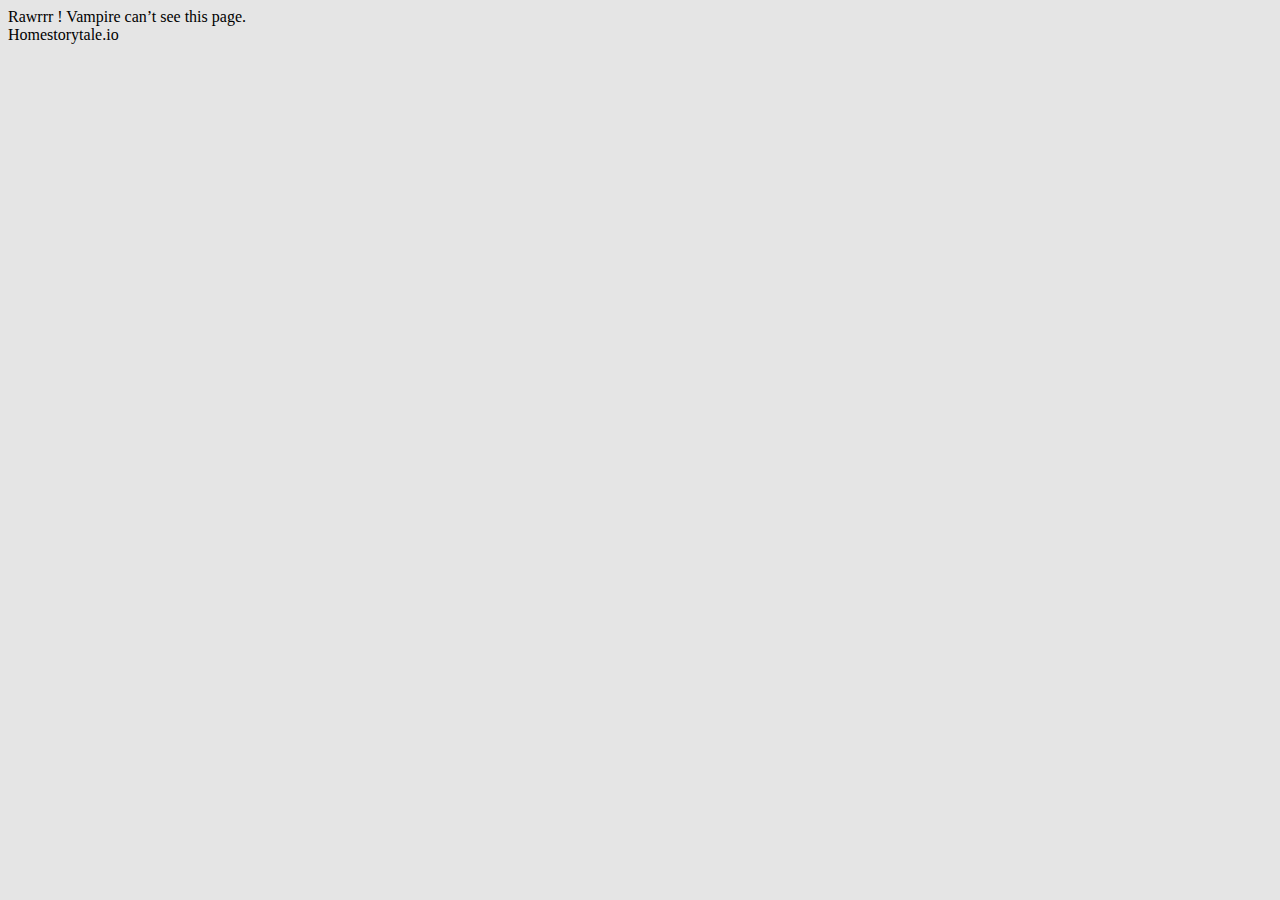
==== index.html @ 01418110 "Update index.html" ====
<!DOCTYPE html>
<html>
  <head>
    <link href="https://fonts.googleapis.com/css?family=Red+Rose&display=swap" rel="stylesheet">
    <link rel="stylesheet" href="https://raw.githubusercontent.com/w1th0ut/w1th0ut.github.io/master/styles.css">
    <style>
      body{
        background: #E5E5E5;
      }
    </style>
  </head>
  <body>
  <div id="e0_3">
    <span id="e2_63">Rawrrr ! Vampire can’t see this page.</span>
  <div id="e2_64"></div>
  <div id="e2_65"></div>
    <span id="e2_66">Home</span><span id="e2_67">storytale.io</span>
  </div>
  </body>
</html>
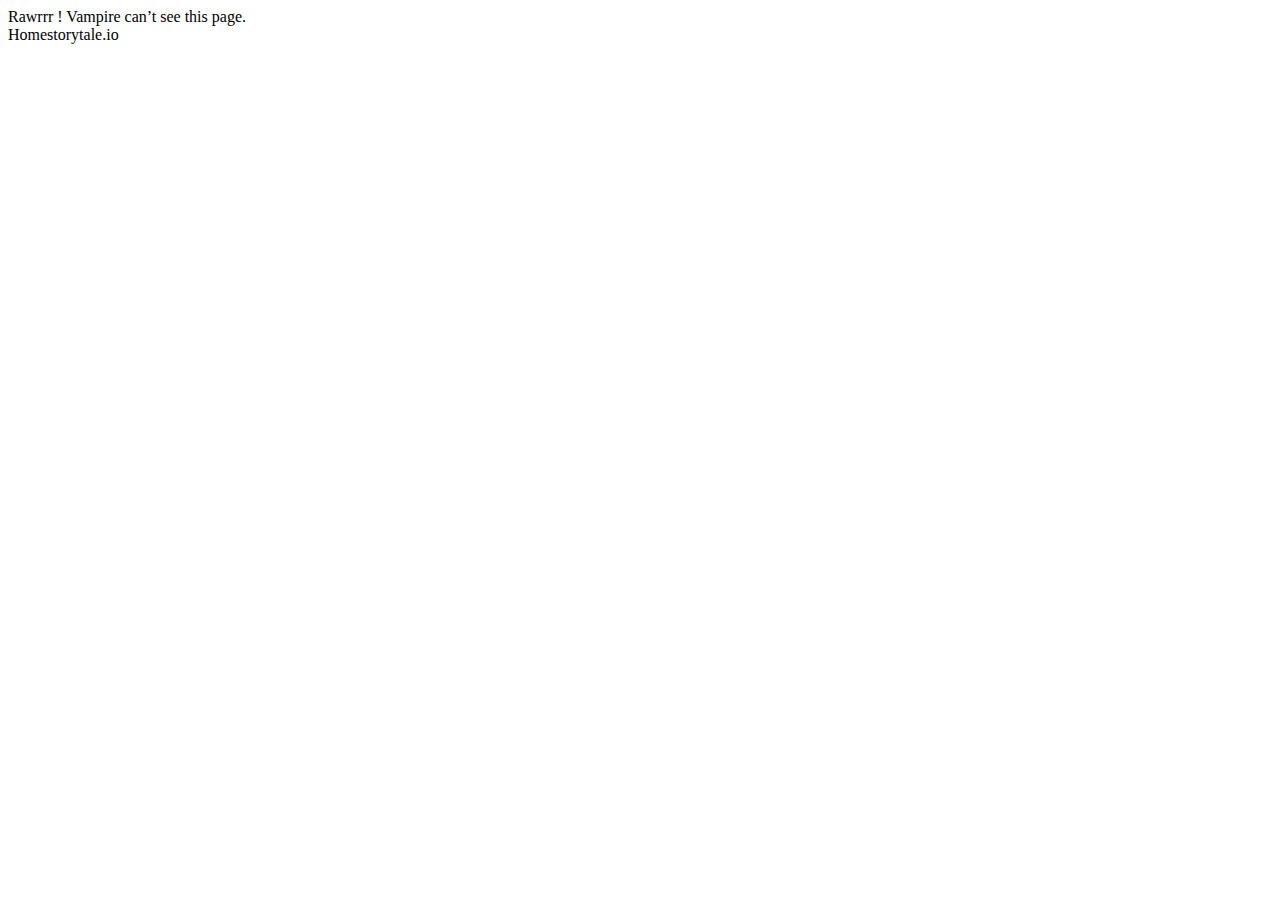
==== commit 9a4ecc90: "Update index.html" ====
--- a/index.html
+++ b/index.html
@@ -1,20 +1,15 @@
-<!DOCTYPE html>
+<!DOCTYPE HTML>
 <html>
   <head>
-    <link href="https://fonts.googleapis.com/css?family=Red+Rose&display=swap" rel="stylesheet">
+    <!--<link href="https://fonts.googleapis.com/css?family=Red+Rose&display=swap" rel="stylesheet">-->
     <link rel="stylesheet" href="https://raw.githubusercontent.com/w1th0ut/w1th0ut.github.io/master/styles.css">
-    <style>
-      body{
-        background: #E5E5E5;
-      }
-    </style>
   </head>
   <body>
-  <div id="e0_3">
-    <span id="e2_63">Rawrrr ! Vampire can’t see this page.</span>
-  <div id="e2_64"></div>
-  <div id="e2_65"></div>
-    <span id="e2_66">Home</span><span id="e2_67">storytale.io</span>
-  </div>
+    <div id="e0_3">
+      <span id="e2_63">Rawrrr ! Vampire can’t see this page.</span>
+    <div id="e2_64"></div>
+    <div id="e2_65"></div>
+      <span id="e2_66">Home</span><span id="e2_67">storytale.io</span>
+    </div>
   </body>
 </html>
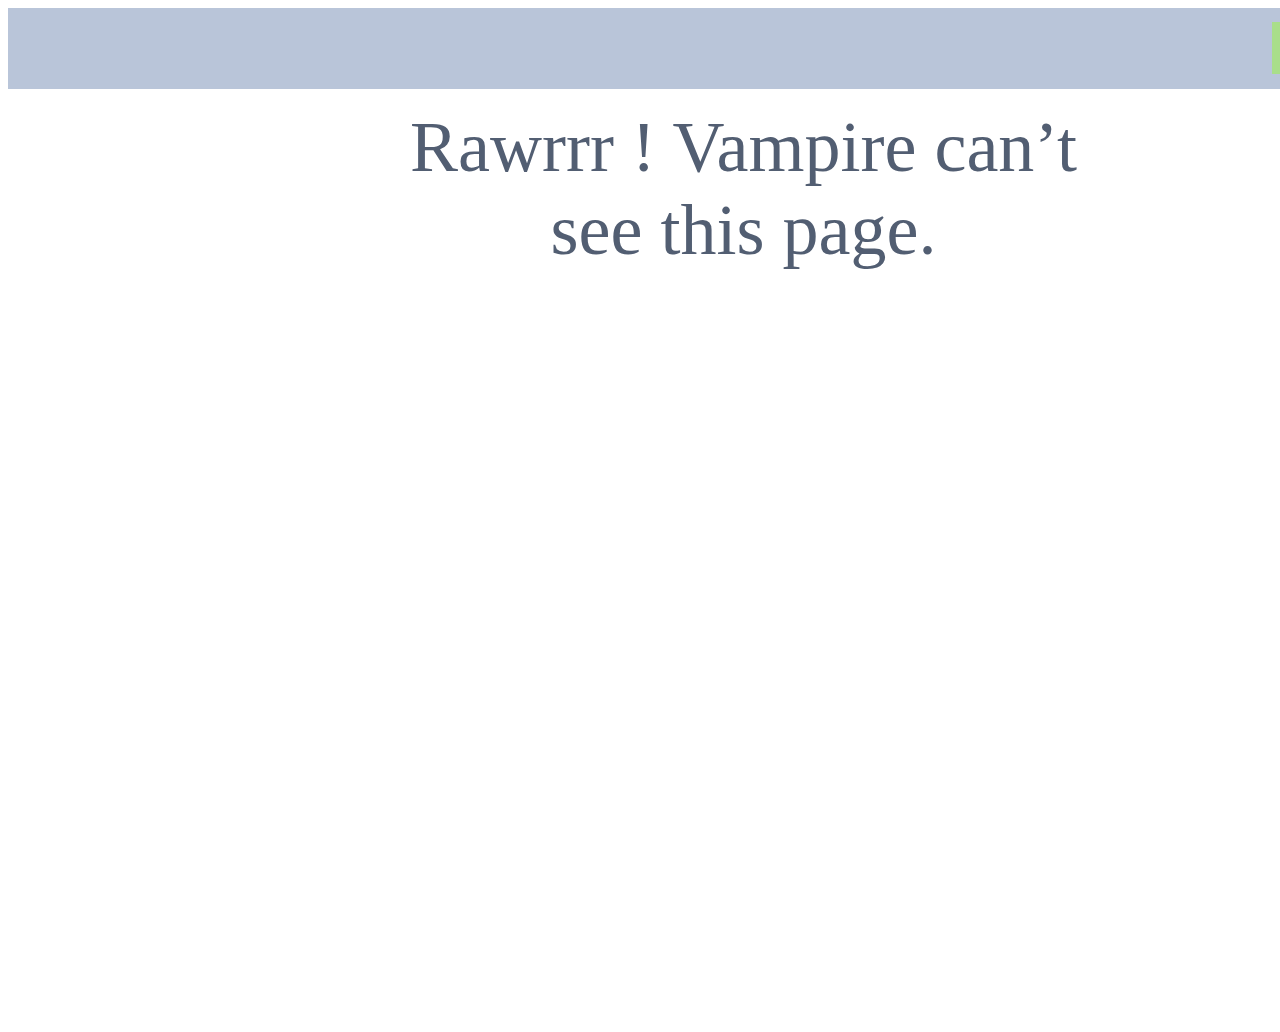
==== commit f92c0494: "Update index.html" ====
--- a/index.html
+++ b/index.html
@@ -2,7 +2,7 @@
 <html>
   <head>
     <!--<link href="https://fonts.googleapis.com/css?family=Red+Rose&display=swap" rel="stylesheet">-->
-    <link rel="stylesheet" href="https://raw.githubusercontent.com/w1th0ut/w1th0ut.github.io/master/styles.css">
+    <link rel="stylesheet" href="styles.css">
   </head>
   <body>
     <div id="e0_3">
--- a/styles.css
+++ b/styles.css
@@ -0,0 +1,68 @@
+#e0_3 { 
+	overflow:hidden;
+	background-color:rgba(255, 255, 255, 1);
+	opacity:1;
+	width:1440px;
+	height:1024px;
+	position:absolute;
+}
+#e2_63 { 
+	color:rgba(82, 94, 114, 1);
+	opacity:1;
+	width:691px;
+	height:205px;
+	position:absolute;
+	left:390px;
+	top:98px;
+	font-family:Red Rose;
+	text-align:center;
+	font-size:72px;
+	letter-spacing:0;
+	line-height:undefined;
+}
+#e2_64 { 
+	background-color:rgba(185, 197, 217, 1);
+	opacity:1;
+	width:1440px;
+	height:81px;
+	position:absolute;
+	left:0px;
+	top:0px;
+}
+#e2_65 { 
+	background-color:rgba(169, 222, 138, 1);
+	opacity:1;
+	width:137px;
+	height:52px;
+	position:absolute;
+	left:1264px;
+	top:14px;
+}
+#e2_66 { 
+	color:rgba(0, 0, 0, 1);
+	opacity:1;
+	width:96px;
+	height:35px;
+	position:absolute;
+	left:1285px;
+	top:23px;
+	font-family:Red Rose;
+	text-align:center;
+	font-size:26px;
+	letter-spacing:0;
+	line-height:undefined;
+}
+#e2_67 { 
+	color:rgba(0, 0, 0, 1);
+	opacity:1;
+	width:187px;
+	height:30px;
+	position:absolute;
+	left:1264px;
+	top:978px;
+	font-family:Red Rose;
+	text-align:center;
+	font-size:26px;
+	letter-spacing:0;
+	line-height:undefined;
+}
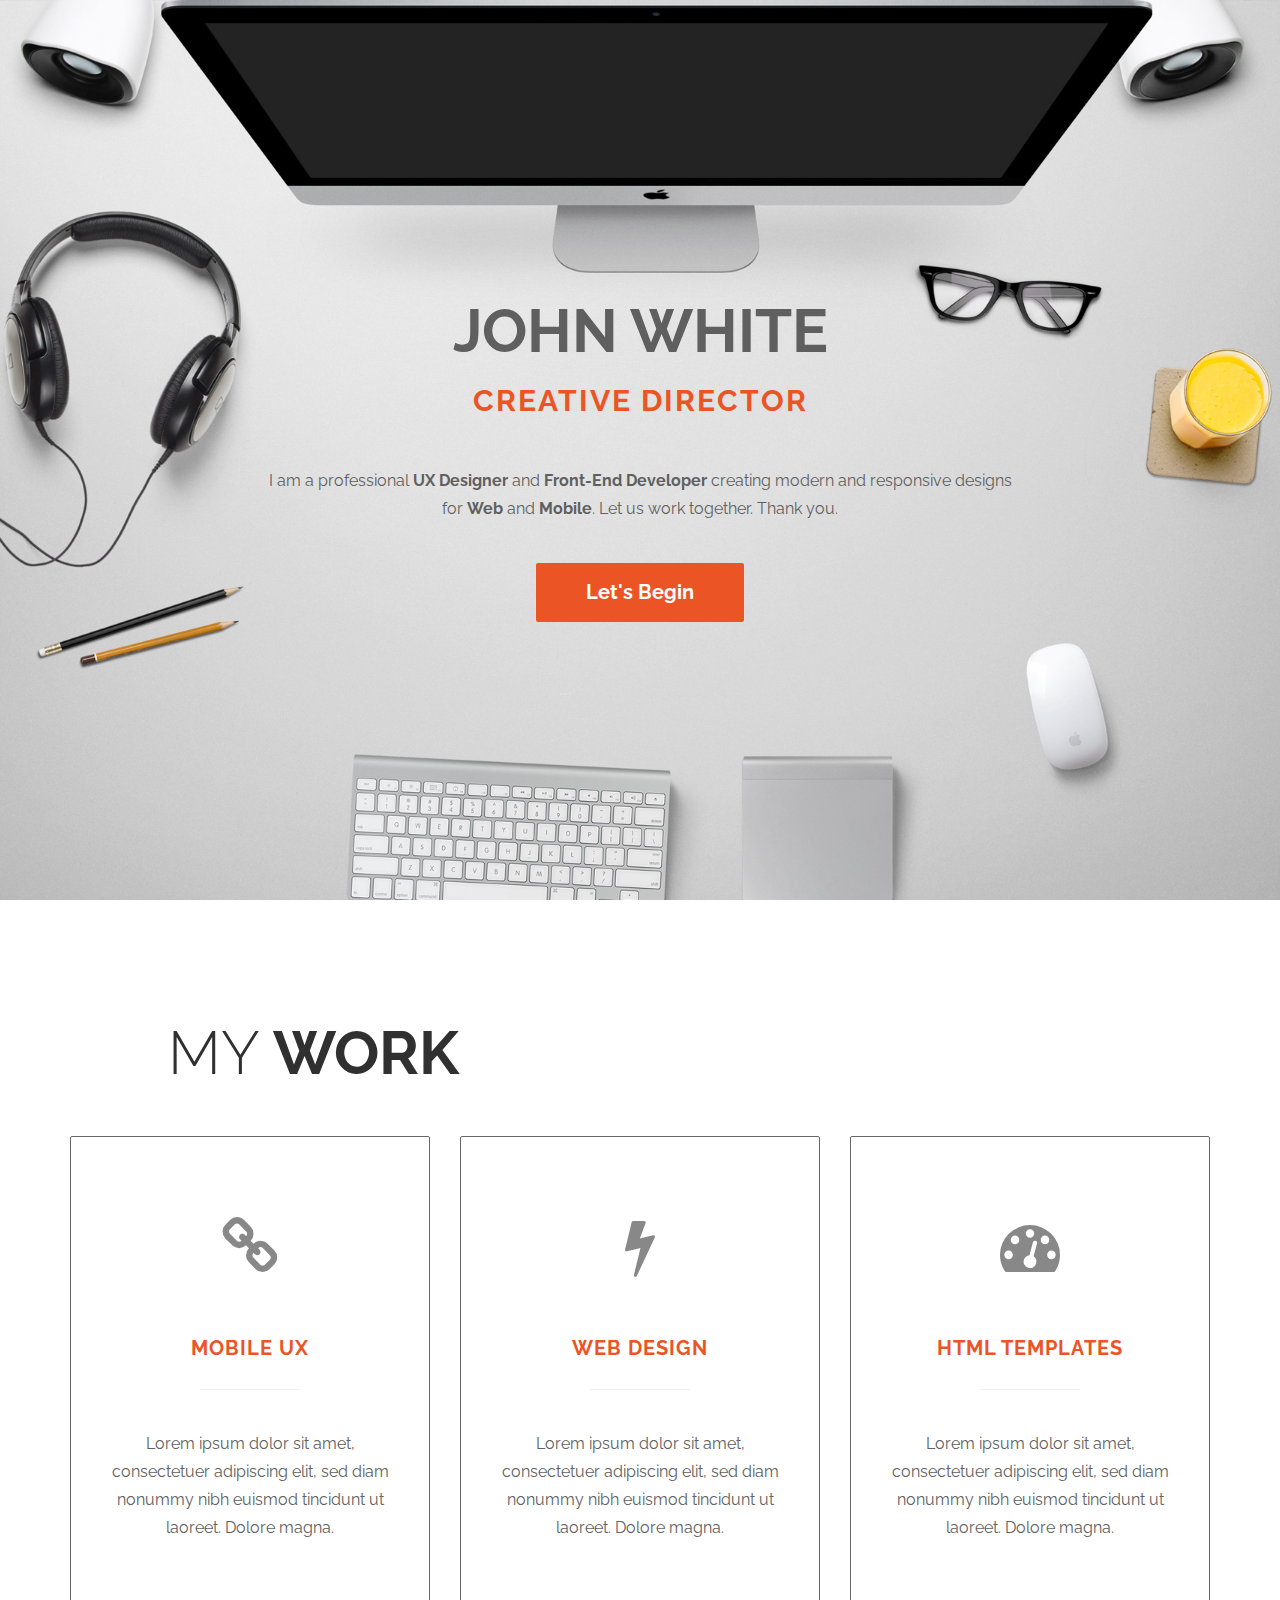
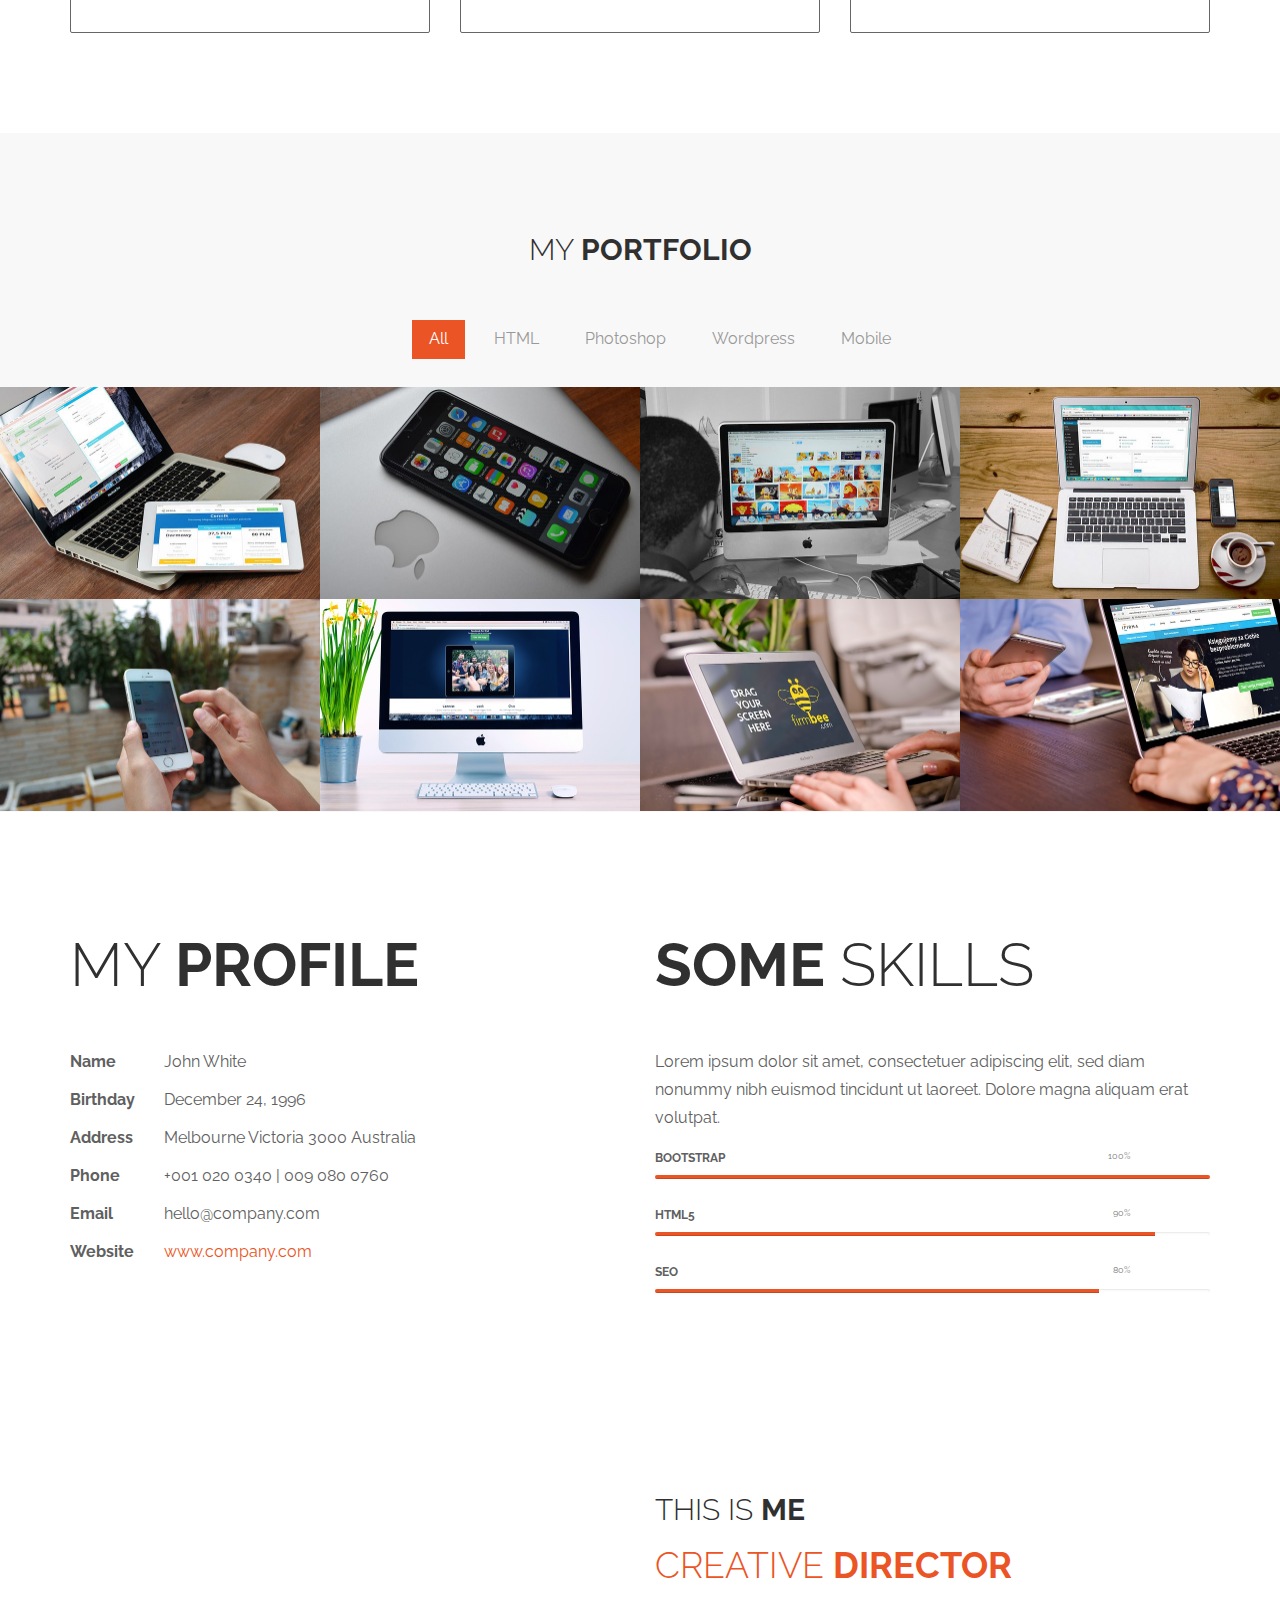
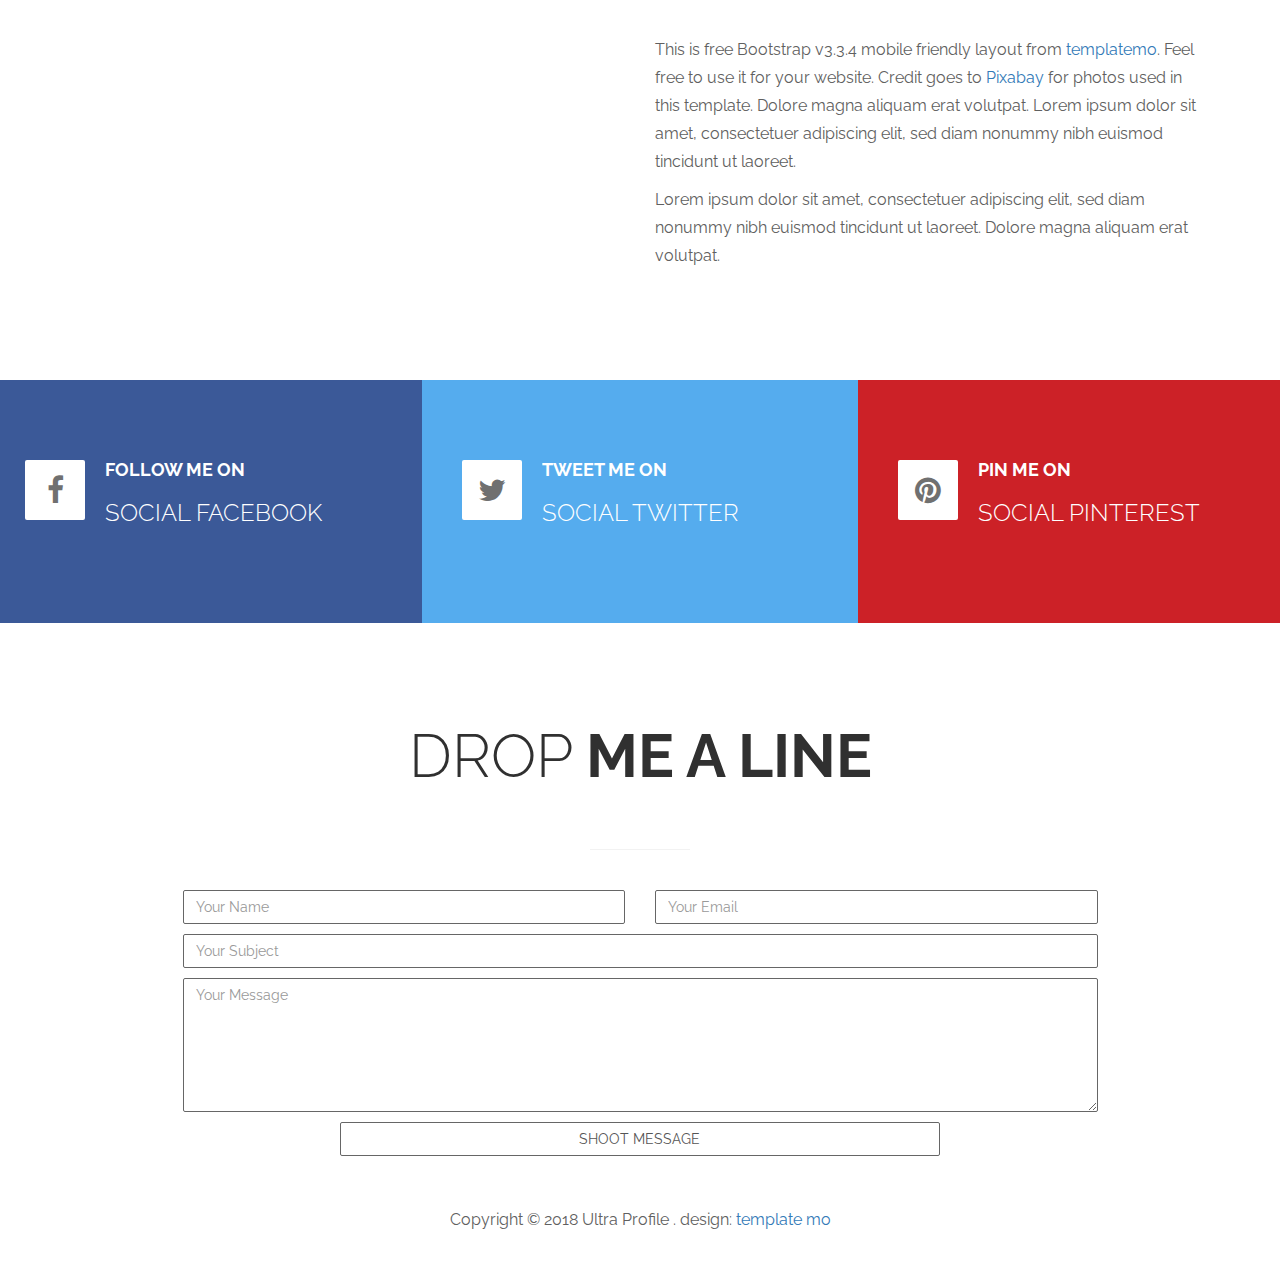
==== commit 5ebe0951: "Add files via upload" ====
--- a/index.html
+++ b/index.html
@@ -1,15 +1,349 @@
-<!DOCTYPE HTML>
-<html>
-  <head>
-    <!--<link href="https://fonts.googleapis.com/css?family=Red+Rose&display=swap" rel="stylesheet">-->
-    <link rel="stylesheet" href="styles.css">
-  </head>
-  <body>
-    <div id="e0_3">
-      <span id="e2_63">Rawrrr ! Vampire can’t see this page.</span>
-    <div id="e2_64"></div>
-    <div id="e2_65"></div>
-      <span id="e2_66">Home</span><span id="e2_67">storytale.io</span>
-    </div>
-  </body>
-</html>
+<!DOCTYPE html>
+<html lang="en">
+<head>
+	<meta charset="utf-8">
+	<meta http-equiv="X-UA-Compatible" content="IE=Edge">
+	<meta name="viewport" content="width=device-width, initial-scale=1">
+	<meta name="keywords" content="">
+	<meta name="description" content="">
+	<!-- SITE TITLE -->
+	<title>Ultra Profile HTML5 Template</title>
+
+	<!-- STYLESHEETS -->
+	<link rel="stylesheet" href="css/bootstrap.min.css">
+	<link rel="stylesheet" href="css/font-awesome.min.css">
+	<link rel="stylesheet" href="css/templatemo-style.css">
+	<link href='//fonts.googleapis.com/css?family=Raleway:400,300,600,700' rel='stylesheet' type='text/css'>
+<!-- 
+
+Ultra Profile
+
+https://templatemo.com/tm-464-ultra-profile
+
+-->
+</head>
+<body data-spy="scroll" data-target="#rock-navigation">
+	<!-- START NAVIGATION -->
+	<div class="navbar navbar-default bs-dos-nav navbar-fixed-top sticky-navigation" role="navigation">
+		<div class="container">
+
+			<div class="navbar-header">
+				<button class="navbar-toggle" data-toggle="collapse" data-target="#rock-navigation">
+					<span class="icon icon-bar"></span>
+					<span class="icon icon-bar"></span>
+					<span class="icon icon-bar"></span>
+				</button>
+				<a href="#" class="navbar-brand">Ultra Profile</a>
+			</div>
+			<nav class="collapse navbar-collapse" id="rock-navigation">
+				<ul class="nav navbar-nav navbar-right main-navigation text-uppercase">
+					<li><a href="#home" class="smoothScroll">Home</a></li>
+					<li><a href="#work" class="smoothScroll">My Work</a></li>
+					<li><a href="#portfolio" class="smoothScroll">Portfolio</a></li>
+					<li><a href="#resume" class="smoothScroll">Resume</a></li>
+					<li><a href="#about" class="smoothScroll">About</a></li>
+					<li><a href="#contact" class="smoothScroll">Contact</a></li>
+				</ul>
+			</nav>
+
+		</div>
+	</div>
+	<!-- END NAVIGATION -->
+
+	<!-- START HOME -->
+	<section id="home" class="templatemo-home">
+		<div class="container">
+			<div class="row">
+				<div class="col-md-2 col-sm-1"></div>
+				<div class="col-md-8 col-sm-10">
+					<h1 class="tm-home-title"><strong>John White</strong></h1>
+					<h2 class="tm-home-subtitle">Creative Director</h2>
+					<p>I am a professional <strong>UX Designer</strong> and <strong>Front-End Developer</strong> creating modern and responsive designs for <strong>Web</strong> and <strong>Mobile</strong>. Let us work together. Thank you.</p>
+					<a href="#work" class="btn btn-default smoothScroll tm-view-more-btn">Let's Begin</a>
+				</div>
+				<div class="col-md-2 col-sm-1"></div>
+			</div>
+		</div>
+	</section>
+	<!-- END HOME -->
+
+	<!-- START work -->
+	<section id="work" class="tm-padding-top-bottom-100">
+		<div class="container">
+			<div class="row">
+				<div class="col-md-offset-1 col-md-11">
+					<h2 class="title">My <strong>Work</strong></h2>						
+				</div>
+				<div class="col-md-4 col-sm-4">
+					<div class="work-wrapper">
+						<i class="fa fa-link"></i>
+						<h3 class="text-uppercase tm-work-h3">Mobile UX</h3>
+						<hr>
+						<p>Lorem ipsum dolor sit amet, consectetuer adipiscing elit, sed diam nonummy nibh euismod tincidunt ut laoreet. Dolore magna.</p>
+					</div>
+				</div>
+				<div class="col-md-4 col-sm-4">
+					<div class="work-wrapper">
+						<i class="fa fa-flash"></i>
+						<h3 class="text-uppercase tm-work-h3">Web Design</h3>
+						<hr>
+						<p>Lorem ipsum dolor sit amet, consectetuer adipiscing elit, sed diam nonummy nibh euismod tincidunt ut laoreet. Dolore magna.</p>
+					</div>
+				</div>
+				<div class="col-md-4 col-sm-4">
+					<div class="work-wrapper">
+						<i class="fa fa-dashboard"></i>
+						<h3 class="text-uppercase tm-work-h3">HTML Templates</h3>
+						<hr>
+						<p>Lorem ipsum dolor sit amet, consectetuer adipiscing elit, sed diam nonummy nibh euismod tincidunt ut laoreet. Dolore magna.</p>
+					</div>
+				</div>
+			</div>
+		</div>
+	</section>
+	<!-- END work -->
+
+	<!-- START PORTFOLIO -->
+	<section id="portfolio" class="tm-portfolio">
+		<div class="container">
+			<div class="row">
+				<div class="col-md-12 wow bounce">
+					<div class="title">
+						<h2 class="tm-portfolio-title">My <strong>Portfolio</strong></h2>
+					</div>
+
+					<!-- START ISO SECTION -->
+					<div class="iso-section">
+						<ul class="filter-wrapper clearfix">
+							<li><a href="#" class="opc-main-bg selected" data-filter="*">All</a></li>
+							<li><a href="#" class="opc-main-bg" data-filter=".html">HTML</a></li>
+							<li><a href="#" class="opc-main-bg" data-filter=".photoshop">Photoshop</a></li>
+							<li><a href="#" class="opc-main-bg" data-filter=".wordpress">Wordpress</a></li>
+							<li><a href="#" class="opc-main-bg" data-filter=".mobile">Mobile</a></li>
+						</ul>
+						<div class="iso-box-section">
+							<div class="iso-box-wrapper col4-iso-box">
+								<div class="iso-box html photoshop wordpress mobile col-md-3 col-sm-3 col-xs-12">
+									<div class="portfolio-thumb">
+										<img src="images/portfolio-img1.jpg" class="fluid-img" alt="portfolio img">
+										<div class="portfolio-overlay">
+											<h3 class="portfolio-item-title">UX Design</h3>
+											<p>Lorem ipsum dolor sit amet, consectetuer adipiscing elit, sed diam nonumm.</p>
+										</div>
+									</div>
+								</div>
+								<div class="iso-box html wordpress mobile col-md-3 col-sm-3 col-xs-12">
+									<div class="portfolio-thumb">
+										<img src="images/portfolio-img2.jpg" class="fluid-img" alt="portfolio img">
+										<div class="portfolio-overlay">
+											<h3 class="portfolio-item-title">UX Design</h3>
+											<p>Lorem ipsum dolor sit amet, consectetuer adipiscing elit, sed diam nonumm.</p>
+										</div>
+									</div>
+								</div>
+								<div class="iso-box wordpress col-md-3 col-sm-3 col-xs-12">
+									<div class="portfolio-thumb">
+										<img src="images/portfolio-img3.jpg" class="fluid-img" alt="portfolio img">
+										<div class="portfolio-overlay">
+											<h3 class="portfolio-item-title">UX Design</h3>
+											<p>Lorem ipsum dolor sit amet, consectetuer adipiscing elit, sed diam nonumm.</p>
+										</div>
+									</div>
+								</div>
+								<div class="iso-box html mobile col-md-3 col-sm-3 col-xs-12">
+									<div class="portfolio-thumb">
+										<img src="images/portfolio-img4.jpg" class="fluid-img" alt="portfolio img">
+										<div class="portfolio-overlay">
+											<h3 class="portfolio-item-title">UX Design</h3>
+											<p>Lorem ipsum dolor sit amet, consectetuer adipiscing elit, sed diam nonumm.</p>
+										</div>
+									</div>
+								</div>
+								<div class="iso-box wordpress col-md-3 col-sm-3 col-xs-12">
+									<div class="portfolio-thumb">
+										<img src="images/portfolio-img5.jpg" class="fluid-img" alt="portfolio img">
+										<div class="portfolio-overlay">
+											<h3 class="portfolio-item-title">UX Design</h3>
+											<p>Lorem ipsum dolor sit amet, consectetuer adipiscing elit, sed diam nonumm.</p>
+										</div>
+									</div>
+								</div>
+								<div class="iso-box html photoshop col-md-3 col-sm-3 col-xs-12">
+									<div class="portfolio-thumb">
+										<img src="images/portfolio-img6.jpg" class="fluid-img" alt="portfolio img">
+										<div class="portfolio-overlay">
+											<h3 class="portfolio-item-title">UX Design</h3>
+											<p>Lorem ipsum dolor sit amet, consectetuer adipiscing elit, sed diam nonumm.</p>
+										</div>
+									</div>
+								</div>
+								<div class="iso-box photoshop col-md-3 col-sm-3 col-xs-12">
+									<div class="portfolio-thumb">
+										<img src="images/portfolio-img7.jpg" class="fluid-img" alt="portfolio img">
+										<div class="portfolio-overlay">
+											<h3 class="portfolio-item-title">UX Design</h3>
+											<p>Lorem ipsum dolor sit amet, consectetuer adipiscing elit, sed diam nonumm.</p>
+										</div>
+									</div>
+								</div>
+								<div class="iso-box wordpress col-md-3 col-sm-3 col-xs-12">
+									<div class="portfolio-thumb">
+										<img src="images/portfolio-img8.jpg" class="fluid-img" alt="portfolio img">
+										<div class="portfolio-overlay">
+											<h3 class="portfolio-item-title">UX Design</h3>
+											<p>Lorem ipsum dolor sit amet, consectetuer adipiscing elit, sed diam nonumm.</p>
+										</div>
+									</div>
+								</div>
+							</div>
+						</div>
+					</div>
+				</div>
+			</div>
+		</div>
+	</section>
+	<!-- END PORTFOLIO -->
+
+	<!-- START RESUME -->
+	<section id="resume" class="tm-padding-top-bottom-100">
+		<div class="container">
+			<div class="row">
+				<div class="col-md-6 col-sm-6">					
+					<h2 class="title">My <strong>Profile</strong></h2>
+					<p><span class="tm-info-label">Name</span> John White</p>
+					<p><span class="tm-info-label">Birthday</span> December 24, 1996</p>
+					<p><span class="tm-info-label">Address</span> Melbourne Victoria 3000 Australia</p>
+					<p><span class="tm-info-label">Phone</span> +001 020 0340 | 009 080 0760</p>
+					<p><span class="tm-info-label">Email</span> hello@company.com</p>
+					<p><span class="tm-info-label">Website</span> <a href="#" class="tm-red-text">www.company.com</a></p>
+				</div>
+				<div class="col-md-6 col-sm-6">
+					<h2 class="title"><strong>Some</strong> Skills</h2>
+					<p>Lorem ipsum dolor sit amet, consectetuer adipiscing elit, sed diam nonummy nibh euismod tincidunt ut laoreet. Dolore magna aliquam erat volutpat.</p>
+					<h4 class="tm-progress-label">Bootstrap <small class="progress-percent-small">100%</small></h4>
+					<div class="progress tm-progress">
+						<div class="progress-bar progress-bar-danger" role="progressbar" aria-valuenow="100" aria-valuemin="0" aria-valuemax="100" style="width: 100%;"></div>
+					</div>
+					<h4 class="tm-progress-label">HTML5 <small class="progress-percent-small">90%</small></h4>
+					<div class="progress tm-progress">
+						<div class="progress-bar progress-bar-danger" role="progressbar" aria-valuenow="90" aria-valuemin="0" aria-valuemax="100" style="width: 90%;"></div>
+					</div>
+					<h4 class="tm-progress-label">SEO <small class="progress-percent-small">80%</small></h4>
+					<div class="progress tm-progress">
+						<div class="progress-bar progress-bar-danger" role="progressbar" aria-valuenow="80" aria-valuemin="0" aria-valuemax="100" style="width: 80%;"></div>
+					</div>
+				</div>
+			</div>
+		</div>
+	</section>
+	<!-- END RESUME -->
+
+	<!-- START ABOUT -->
+	<section id="about" class="tm-about">
+		<div class="container">
+			<div class="row">
+				<div class="col-md-offset-6 col-md-6 col-sm-offset-6 col-sm-7">
+					<div class="title">
+						<h2>This is <strong>me</strong></h2>
+						<h1 class="tm-red-text">Creative <strong>Director</strong></h1>
+					</div>
+					<p>This is free Bootstrap v3.3.4 mobile friendly layout from <a rel="nofollow" href="https://templatemo.com">templatemo</a>. Feel free to use it for your website. Credit goes to <a rel="nofollow" href="https://pixabay.com">Pixabay</a> for photos used in this template. Dolore magna aliquam erat volutpat. Lorem ipsum dolor sit amet, consectetuer adipiscing elit, sed diam nonummy nibh euismod tincidunt ut laoreet.</p>
+					<p>Lorem ipsum dolor sit amet, consectetuer adipiscing elit, sed diam nonummy nibh euismod tincidunt ut laoreet. Dolore magna aliquam erat volutpat.</p>
+				</div>
+			</div>
+		</div>
+	</section>
+	<!-- END ABOUT -->
+
+	<!-- START SOCIAL -->
+	<section id="social" class="tm-social">
+		<div class="container">
+			<div class="row">
+				<div class="col-md-4 col-sm-4 wow rotateInUpLeft" data-wow-delay="0.3s">
+					<div class="media facebook">
+						<a href="#">
+							<div class="media-object pull-left">
+								<i class="fa fa-facebook"></i>
+							</div>
+							<div class="media-body">
+								<h4 class="media-heading tm-social-title">Follow me on</h4>
+								<h3>Social Facebook</h3>
+							</div>
+						</a>
+					</div>
+				</div>
+				<div class="col-md-4 col-sm-4 wow rotateInUpLeft" data-wow-delay="0.6s">
+					<div class="media twitter">
+						<a href="#">
+							<div class="media-object pull-left">
+								<i class="fa fa-twitter"></i>
+							</div>
+							<div class="media-body">
+								<h4 class="media-heading tm-social-title">Tweet me on</h4>
+								<h3>Social Twitter</h3>
+							</div>
+						</a>
+					</div>
+				</div>
+				<div class="col-md-4 col-sm-4 wow rotateInUpLeft" data-wow-delay="0.9s">
+					<div class="media pinterest">
+						<a href="#">
+							<div class="media-object pull-left">
+								<i class="fa fa-pinterest"></i>
+							</div>
+							<div class="media-body">
+								<h4 class="media-heading tm-social-title">Pin me on</h4>
+								<h3>Social Pinterest</h3>
+							</div>
+						</a>
+					</div>
+				</div>
+			</div>
+		</div>
+	</section>
+	<!-- END SOCIAL -->
+
+	<!-- START CONTACT -->
+	<section id="contact" class="tm-contact">
+		<div class="container">
+			<div class="row">
+				<div class="col-md-12">					
+					<h2 class="title">Drop <strong>me a line</strong></h2>
+					<hr>					
+				</div>
+				<div class="col-md-1 col-sm-1"></div>
+				<div class="col-md-10 col-sm-10">
+					<form action="#" method="post">
+						<div class="col-md-6 col-sm-6">
+							<input class="form-control" type="text" placeholder="Your Name">
+						</div>
+						<div class="col-md-6 col-sm-6">
+							<input class="form-control" type="email" placeholder="Your Email">
+						</div>
+						<div class="col-md-12 col-sm-12">
+							<input class="form-control" type="text" placeholder="Your Subject">
+							<textarea class="form-control" placeholder="Your Message" rows="6"></textarea>
+						</div>
+						<div class="col-md-offset-2 col-md-8 col-sm-offset-2 col-sm-8">
+							<input class="form-control" type="submit" value="SHOOT MESSAGE">
+						</div>
+					</form>
+				</div>
+				<div class="col-md-1 col-sm-1"></div>
+				<div class="col-md-12 col-sm-12">
+					<p>Copyright &copy; 2018 Ultra Profile
+                    . design: <a rel="nofollow noopener" href="https://templatemo.com">template mo</a></p>
+				</div>
+			</div>
+		</div>
+	</section>
+	<!-- END CONTACT -->
+	<script src="js/jquery.js"></script>
+	<script src="js/bootstrap.min.js"></script>
+	<script src="js/smoothscroll.js"></script>
+	<script src="js/jquery.nav.js"></script>
+	<script src="js/isotope.js"></script>
+	<script src="js/imagesloaded.min.js"></script>
+	<script src="js/custom.js"></script>
+</body>
+</html>--- a/css/templatemo-style.css
+++ b/css/templatemo-style.css
@@ -0,0 +1,429 @@
+/*
+
+Ultra Profile
+
+https://templatemo.com/tm-464-ultra-profile
+
+*/
+
+body {
+  background: #ffffff;
+  font-family: 'Raleway', sans-serif;
+  font-size: 16px;
+  color: #606060;
+  position: relative;
+}
+html, body {
+  width: 100%;
+  overflow-x: hidden;
+}
+h1,h2,h3 { font-weight: 300; }
+p { line-height: 28px; }
+hr {
+  border-color: #f2f2f2;
+  width: 100px;
+  margin-bottom: 40px;
+}
+.title {
+  color: #303030;
+  font-size: 60px;
+  padding-bottom: 40px;
+  text-transform: uppercase;
+}
+
+/* START NAVIGATION */
+.sticky-navigation { opacity: 0; }
+.navbar-default {
+  background: #fff;
+  border: none;
+  -webkit-box-shadow: 0 2px 8px 0 rgba(50, 50, 50, 0.08);
+          box-shadow: 0 2px 8px 0 rgba(50, 50, 50, 0.08);
+  margin: 0;
+  padding: 0;
+}
+.navbar-default .navbar-brand {
+  color: #212227;
+  font-weight: bold;
+  font-size: 30px;
+  line-height: 45px;
+  padding: 10px 0 0 12px;
+}
+.navbar-default .navbar-nav li a {
+  color: #202020;
+  font-size: 13px;
+  font-weight: bold;
+  line-height: 45px;
+  letter-spacing: 1px;
+}
+.navbar-default .navbar-nav li a:hover { color: #eb5424; }
+.navbar-default .navbar-nav > li > a:hover,
+.navbar-default .navbar-nav > li > a:focus {
+  color: #eb5424;
+  background-color: transparent;
+}
+.navbar-default .navbar-nav > .active > a,
+.navbar-default .navbar-nav > .active > a:hover,
+.navbar-default .navbar-nav > .active > a:focus {
+  color: #eb5424;
+  background-color: transparent;
+}
+.navbar-default .navbar-toggle {
+  border: none;
+  padding-top: 10px;
+}
+.navbar-default .navbar-toggle .icon-bar {
+  background: #eb5424;
+  border-color: transparent;
+}
+.navbar-default .navbar-toggle:hover,
+.navbar-default .navbar-toggle:focus { background-color: transparent }
+/* END NAVIGATION */
+
+/* START HOME */
+.templatemo-home {
+  background: url('../images/home-bg.jpg');
+  background-size: cover;
+  background-attachment: fixed;
+  background-position: center center;
+  color: #5f5f5f;
+  display: -webkit-box;
+  display: -webkit-flex;
+  display: -ms-flexbox;
+  display: flex;
+  -webkit-box-align: center;
+  -webkit-align-items: center;
+      -ms-flex-align: center;
+          align-items: center;
+  text-align: center;  
+  height: 100vh;
+}
+.tm-home-title,
+ .tm-home-subtitle {
+  text-transform: uppercase;
+ }
+.tm-home-title { font-size: 60px; }
+.tm-home-subtitle {
+  color: #eb5424;
+  font-weight: bold;
+  padding-bottom: 40px;
+  letter-spacing: 2px;
+}
+.tm-view-more-btn {
+  background: #eb5424;
+  color: #ffffff;
+  border: none;
+  border-radius: 2px;
+  font-size: 20px;
+  font-weight: 700;
+  margin-top: 30px;
+  padding: 15px 50px;
+  -webkit-transition: all 0.6s ease-in;
+          transition: all 0.6s ease-in;
+}
+.tm-view-more-btn:hover {
+  background: #ffffff;
+  color: #eb5424;
+}
+/* END HOME */
+
+/* START WORK */
+.tm-padding-top-bottom-100 {
+  padding-top: 100px;
+  padding-bottom: 100px;
+}
+.tm-work-h3 {
+  color: #eb5424;
+  font-size: 20px;
+  font-weight: bold;
+  letter-spacing: 1px;
+  padding-bottom: 10px;
+}
+.work-wrapper {
+  border: 1px solid #666;
+  border-radius: 2px;
+  text-align: center;
+  padding: 80px 40px 80px 40px;
+  -webkit-transition: all 0.6s ease-in;
+          transition: all 0.6s ease-in;
+}
+.work-wrapper:hover { border-color: #eb5424; }
+.work-wrapper .fa {
+  color: #888888;
+  font-size: 60px;
+  padding-bottom: 40px;
+}
+/* END WORK */
+
+/* START PORTFOLIO */
+.tm-portfolio {
+  background: #f8f8f8;
+  padding-top: 80px;
+}
+.tm-portfolio .container {
+  width: 100%;
+  padding: 0;
+  margin: 0;
+}
+.tm-portfolio .col-md-3,
+ .tm-portfolio .col-sm-3 {
+  padding: 0;
+  margin: 0;
+}
+.tm-portfolio-title {
+  text-align: center;
+  text-transform: uppercase;
+}
+.portfolio-item-title {
+  font-weight: bold;
+  margin-top: 10px;
+  text-transform: uppercase;
+}
+.portfolio-thumb {
+  overflow: hidden;
+  margin: 0;
+  position: relative;
+}
+.portfolio-overlay {
+  display: -webkit-box;
+  display: -webkit-flex;
+  display: -ms-flexbox;
+  display: flex;
+  -webkit-box-orient: vertical;
+  -webkit-box-direction: normal;
+  -webkit-flex-direction: column;
+      -ms-flex-direction: column;
+          flex-direction: column;
+  -webkit-box-pack: center;
+  -webkit-justify-content: center;
+      -ms-flex-pack: center;
+          justify-content: center;
+  background: #eb5424;
+  color: #ffffff;
+  top: 0;
+  right: 0;
+  left: 0;
+  bottom: 0;
+  width: 100%;
+  height: 100%;  
+  padding: 0 40px;
+  text-align: center;
+  position: absolute;
+  opacity: 0;
+  transition: all 0.4s ease-in-out;
+  -webkit-transition: all 0.4s ease-in-out;
+  -moz-transition: all 0.4s ease-in-out;
+  -ms-transition: all 0.4s ease-in-out;
+}
+.portfolio-thumb:hover .portfolio-overlay {
+  opacity: 0.8;  
+  -webkit-transform: scale(1.0);
+  -ms-transform: scale(1.0);
+  transform: scale(1.0);
+}
+.portfolio-overlay .fa {
+  border: 1px solid #666;
+  border-radius: 0;
+  color: #666;
+  width: 40px;
+  height: 40px;
+  line-height: 40px;
+  text-align: center;
+  text-decoration: none;
+  margin-right: 6px;
+  margin-bottom: 10px;
+}
+
+/* FILTER CSS */
+.filter-wrapper {
+  width: 100%;
+  margin: 0 0 24px 0;
+  overflow: hidden;
+  text-align: center;
+}
+.filter-wrapper li {
+  display: inline-block;
+  margin: 4px;
+}
+.filter-wrapper li a {
+  color: #999999;
+  padding: 8px 17px;
+  display: block;
+  text-decoration: none;
+  transition: all 0.4s ease-in-out;
+  -webkit-transition: all 0.4s ease-in-out;
+  -moz-transition: all 0.4s ease-in-out;
+  -ms-transition: all 0.4s ease-in-out;
+}
+.filter-wrapper li a:focus,
+ .filter-wrapper li a:hover,
+ .filter-wrapper li a.selected {
+  background: #eb5424;
+  border-color: transparent;
+  color: #ffffff;
+}
+
+/* ISOTOPE BOX CSS */
+.iso-box-section { width: 100%; }
+.iso-box-wrapper {
+  width: 100%;
+  padding: 0;
+  clear: both;
+  position: relative;
+}
+.iso-box {
+  position: relative;
+  min-height: 50px;
+  float: left;
+  overflow: hidden;
+  margin-bottom: 20px;
+}
+.iso-box > a {
+  display: block;
+  width: 100%;
+  height: 100%;
+  overflow: hidden;
+}
+.iso-box > a {
+  display: block;
+  width: 100%;
+  height: 100%;
+  overflow: hidden;
+}
+.fluid-img {
+  width: 100%;
+  display: block;
+  height: auto;
+}
+/* END PORTFOLIO */
+
+/* START RESUME */
+.tm-red-text { color: #eb5424; }
+.tm-info-label {
+  font-weight: bold;
+  display: inline-block;
+  width: 90px;
+}
+.tm-progress {
+  background: #fff;
+  border-radius: 2px;
+  height: 4px;
+}
+.progress-bar-danger { background: #eb5424; }
+.tm-progress-label {
+  font-size: 12px;
+  font-weight: bold;
+  padding-top: 10px;
+  text-transform: uppercase;
+}
+.progress-percent-small {
+  display: block;
+  float: right;
+  padding-right: 80px;
+}
+/* END RESUME */
+
+/* START ABOUT */
+.tm-about {
+  background: url('../images/about-bg.jpg');
+  background-size: cover;
+  background-attachment: fixed;
+  background-position: center center;
+  padding-top: 60px;
+  padding-bottom: 100px;
+}
+/* END ABOUT */
+
+/* START SOCIAL */
+.tm-social {
+  text-transform: uppercase;
+}
+.tm-social .container {
+  width: 100%;
+  padding: 0;
+  margin: 0;
+}
+.tm-social .col-md-4 {
+  padding: 0;
+  margin: 0;
+}
+.facebook:hover,
+.twitter:hover,
+.pinterest:hover {
+  background: #202020;
+}
+.facebook { background: #3b5998; }
+.twitter { background: #55acee; }
+.pinterest { background: #cc2127; }
+.media {
+  padding: 80px 40px 80px 40px;
+  -webkit-transition: all 0.6s ease-in;
+          transition: all 0.6s ease-in;
+}
+.tm-social a {
+  color: #ffffff;
+  display: inline-block;
+  text-decoration: none;
+}
+.tm-social .media .fa {
+  background: #ffffff;
+  border-radius: 2px;
+  color: #707070;
+  font-size: 30px;
+  width: 60px;
+  height: 60px;
+  line-height: 60px;
+  text-align: center;
+  margin-right: 20px;
+}
+.tm-social-title {
+  font-family: 'Raleway', sans-serif;
+  font-weight: bold;
+}
+/* END SOCIAL */
+
+/* START CONTACT */
+.tm-contact {
+  text-align: center;
+  padding-top: 80px;
+  padding-bottom: 40px;
+}
+.form-control {
+  background: transparent;
+  border: 1px solid #666;
+  border-radius: 2px;
+  -webkit-box-shadow: none;
+          box-shadow: none;
+  margin-bottom: 10px;
+  -webkit-transition: all 0.6s ease-in;
+          transition: all 0.6s ease-in;
+}
+.form-control:focus,
+ .form-control:hover {
+  background: #202020;
+  color: #ffffff;
+}
+input { height: 50px; }
+.tm-contact p { padding-top: 40px; }
+/* END CONTACT */
+
+@media screen and (max-device-width: 1024px){
+  .templatemo-home {
+    background-attachment: scroll;
+  }
+}
+
+/* START MEDIA 980 */
+@media screen and (max-width:980px){
+  .portfolio-overlay  { padding-top: 10px; }
+}
+/* END MEDIA 980 */
+
+@media screen and (max-width: 767px) {
+  .tm-home-title { font-size: 40px; }
+}
+
+/* START MEDIA 360 */
+@media screen and (max-width:360px){
+  .navbar-default .navbar-brand {  padding-top: 2px; }
+}
+/* END MEDIA 360 */
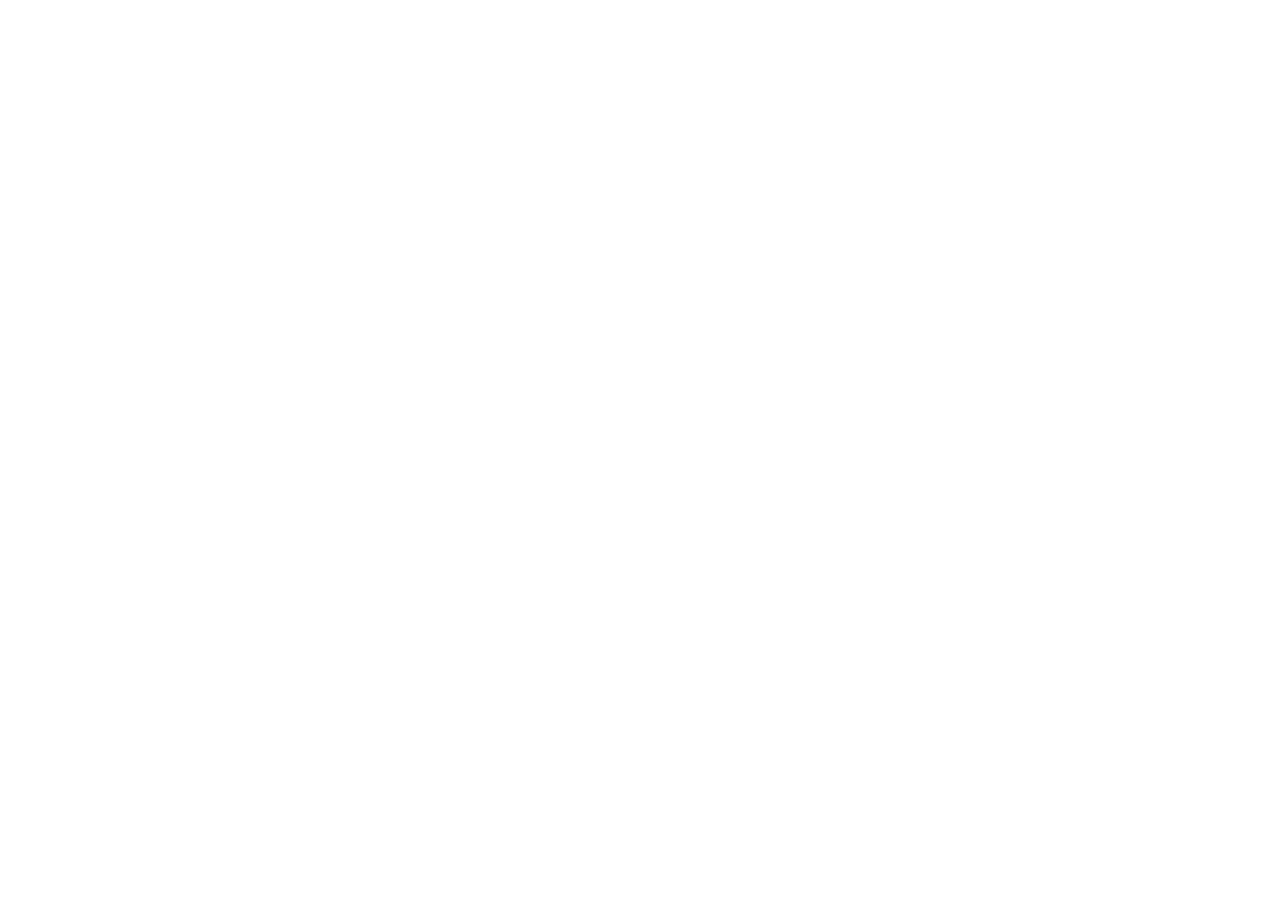
==== commit 554f566c: "Create index.html" ====
--- a/index.html
+++ b/index.html
@@ -1,349 +1,15 @@
-<!DOCTYPE html>
-<html lang="en">
-<head>
-	<meta charset="utf-8">
-	<meta http-equiv="X-UA-Compatible" content="IE=Edge">
-	<meta name="viewport" content="width=device-width, initial-scale=1">
-	<meta name="keywords" content="">
-	<meta name="description" content="">
-	<!-- SITE TITLE -->
-	<title>Ultra Profile HTML5 Template</title>
-
-	<!-- STYLESHEETS -->
-	<link rel="stylesheet" href="css/bootstrap.min.css">
-	<link rel="stylesheet" href="css/font-awesome.min.css">
-	<link rel="stylesheet" href="css/templatemo-style.css">
-	<link href='//fonts.googleapis.com/css?family=Raleway:400,300,600,700' rel='stylesheet' type='text/css'>
-<!-- 
-
-Ultra Profile
-
-https://templatemo.com/tm-464-ultra-profile
-
--->
-</head>
-<body data-spy="scroll" data-target="#rock-navigation">
-	<!-- START NAVIGATION -->
-	<div class="navbar navbar-default bs-dos-nav navbar-fixed-top sticky-navigation" role="navigation">
-		<div class="container">
-
-			<div class="navbar-header">
-				<button class="navbar-toggle" data-toggle="collapse" data-target="#rock-navigation">
-					<span class="icon icon-bar"></span>
-					<span class="icon icon-bar"></span>
-					<span class="icon icon-bar"></span>
-				</button>
-				<a href="#" class="navbar-brand">Ultra Profile</a>
-			</div>
-			<nav class="collapse navbar-collapse" id="rock-navigation">
-				<ul class="nav navbar-nav navbar-right main-navigation text-uppercase">
-					<li><a href="#home" class="smoothScroll">Home</a></li>
-					<li><a href="#work" class="smoothScroll">My Work</a></li>
-					<li><a href="#portfolio" class="smoothScroll">Portfolio</a></li>
-					<li><a href="#resume" class="smoothScroll">Resume</a></li>
-					<li><a href="#about" class="smoothScroll">About</a></li>
-					<li><a href="#contact" class="smoothScroll">Contact</a></li>
-				</ul>
-			</nav>
-
-		</div>
-	</div>
-	<!-- END NAVIGATION -->
-
-	<!-- START HOME -->
-	<section id="home" class="templatemo-home">
-		<div class="container">
-			<div class="row">
-				<div class="col-md-2 col-sm-1"></div>
-				<div class="col-md-8 col-sm-10">
-					<h1 class="tm-home-title"><strong>John White</strong></h1>
-					<h2 class="tm-home-subtitle">Creative Director</h2>
-					<p>I am a professional <strong>UX Designer</strong> and <strong>Front-End Developer</strong> creating modern and responsive designs for <strong>Web</strong> and <strong>Mobile</strong>. Let us work together. Thank you.</p>
-					<a href="#work" class="btn btn-default smoothScroll tm-view-more-btn">Let's Begin</a>
-				</div>
-				<div class="col-md-2 col-sm-1"></div>
-			</div>
-		</div>
-	</section>
-	<!-- END HOME -->
-
-	<!-- START work -->
-	<section id="work" class="tm-padding-top-bottom-100">
-		<div class="container">
-			<div class="row">
-				<div class="col-md-offset-1 col-md-11">
-					<h2 class="title">My <strong>Work</strong></h2>						
-				</div>
-				<div class="col-md-4 col-sm-4">
-					<div class="work-wrapper">
-						<i class="fa fa-link"></i>
-						<h3 class="text-uppercase tm-work-h3">Mobile UX</h3>
-						<hr>
-						<p>Lorem ipsum dolor sit amet, consectetuer adipiscing elit, sed diam nonummy nibh euismod tincidunt ut laoreet. Dolore magna.</p>
-					</div>
-				</div>
-				<div class="col-md-4 col-sm-4">
-					<div class="work-wrapper">
-						<i class="fa fa-flash"></i>
-						<h3 class="text-uppercase tm-work-h3">Web Design</h3>
-						<hr>
-						<p>Lorem ipsum dolor sit amet, consectetuer adipiscing elit, sed diam nonummy nibh euismod tincidunt ut laoreet. Dolore magna.</p>
-					</div>
-				</div>
-				<div class="col-md-4 col-sm-4">
-					<div class="work-wrapper">
-						<i class="fa fa-dashboard"></i>
-						<h3 class="text-uppercase tm-work-h3">HTML Templates</h3>
-						<hr>
-						<p>Lorem ipsum dolor sit amet, consectetuer adipiscing elit, sed diam nonummy nibh euismod tincidunt ut laoreet. Dolore magna.</p>
-					</div>
-				</div>
-			</div>
-		</div>
-	</section>
-	<!-- END work -->
-
-	<!-- START PORTFOLIO -->
-	<section id="portfolio" class="tm-portfolio">
-		<div class="container">
-			<div class="row">
-				<div class="col-md-12 wow bounce">
-					<div class="title">
-						<h2 class="tm-portfolio-title">My <strong>Portfolio</strong></h2>
-					</div>
-
-					<!-- START ISO SECTION -->
-					<div class="iso-section">
-						<ul class="filter-wrapper clearfix">
-							<li><a href="#" class="opc-main-bg selected" data-filter="*">All</a></li>
-							<li><a href="#" class="opc-main-bg" data-filter=".html">HTML</a></li>
-							<li><a href="#" class="opc-main-bg" data-filter=".photoshop">Photoshop</a></li>
-							<li><a href="#" class="opc-main-bg" data-filter=".wordpress">Wordpress</a></li>
-							<li><a href="#" class="opc-main-bg" data-filter=".mobile">Mobile</a></li>
-						</ul>
-						<div class="iso-box-section">
-							<div class="iso-box-wrapper col4-iso-box">
-								<div class="iso-box html photoshop wordpress mobile col-md-3 col-sm-3 col-xs-12">
-									<div class="portfolio-thumb">
-										<img src="images/portfolio-img1.jpg" class="fluid-img" alt="portfolio img">
-										<div class="portfolio-overlay">
-											<h3 class="portfolio-item-title">UX Design</h3>
-											<p>Lorem ipsum dolor sit amet, consectetuer adipiscing elit, sed diam nonumm.</p>
-										</div>
-									</div>
-								</div>
-								<div class="iso-box html wordpress mobile col-md-3 col-sm-3 col-xs-12">
-									<div class="portfolio-thumb">
-										<img src="images/portfolio-img2.jpg" class="fluid-img" alt="portfolio img">
-										<div class="portfolio-overlay">
-											<h3 class="portfolio-item-title">UX Design</h3>
-											<p>Lorem ipsum dolor sit amet, consectetuer adipiscing elit, sed diam nonumm.</p>
-										</div>
-									</div>
-								</div>
-								<div class="iso-box wordpress col-md-3 col-sm-3 col-xs-12">
-									<div class="portfolio-thumb">
-										<img src="images/portfolio-img3.jpg" class="fluid-img" alt="portfolio img">
-										<div class="portfolio-overlay">
-											<h3 class="portfolio-item-title">UX Design</h3>
-											<p>Lorem ipsum dolor sit amet, consectetuer adipiscing elit, sed diam nonumm.</p>
-										</div>
-									</div>
-								</div>
-								<div class="iso-box html mobile col-md-3 col-sm-3 col-xs-12">
-									<div class="portfolio-thumb">
-										<img src="images/portfolio-img4.jpg" class="fluid-img" alt="portfolio img">
-										<div class="portfolio-overlay">
-											<h3 class="portfolio-item-title">UX Design</h3>
-											<p>Lorem ipsum dolor sit amet, consectetuer adipiscing elit, sed diam nonumm.</p>
-										</div>
-									</div>
-								</div>
-								<div class="iso-box wordpress col-md-3 col-sm-3 col-xs-12">
-									<div class="portfolio-thumb">
-										<img src="images/portfolio-img5.jpg" class="fluid-img" alt="portfolio img">
-										<div class="portfolio-overlay">
-											<h3 class="portfolio-item-title">UX Design</h3>
-											<p>Lorem ipsum dolor sit amet, consectetuer adipiscing elit, sed diam nonumm.</p>
-										</div>
-									</div>
-								</div>
-								<div class="iso-box html photoshop col-md-3 col-sm-3 col-xs-12">
-									<div class="portfolio-thumb">
-										<img src="images/portfolio-img6.jpg" class="fluid-img" alt="portfolio img">
-										<div class="portfolio-overlay">
-											<h3 class="portfolio-item-title">UX Design</h3>
-											<p>Lorem ipsum dolor sit amet, consectetuer adipiscing elit, sed diam nonumm.</p>
-										</div>
-									</div>
-								</div>
-								<div class="iso-box photoshop col-md-3 col-sm-3 col-xs-12">
-									<div class="portfolio-thumb">
-										<img src="images/portfolio-img7.jpg" class="fluid-img" alt="portfolio img">
-										<div class="portfolio-overlay">
-											<h3 class="portfolio-item-title">UX Design</h3>
-											<p>Lorem ipsum dolor sit amet, consectetuer adipiscing elit, sed diam nonumm.</p>
-										</div>
-									</div>
-								</div>
-								<div class="iso-box wordpress col-md-3 col-sm-3 col-xs-12">
-									<div class="portfolio-thumb">
-										<img src="images/portfolio-img8.jpg" class="fluid-img" alt="portfolio img">
-										<div class="portfolio-overlay">
-											<h3 class="portfolio-item-title">UX Design</h3>
-											<p>Lorem ipsum dolor sit amet, consectetuer adipiscing elit, sed diam nonumm.</p>
-										</div>
-									</div>
-								</div>
-							</div>
-						</div>
-					</div>
-				</div>
-			</div>
-		</div>
-	</section>
-	<!-- END PORTFOLIO -->
-
-	<!-- START RESUME -->
-	<section id="resume" class="tm-padding-top-bottom-100">
-		<div class="container">
-			<div class="row">
-				<div class="col-md-6 col-sm-6">					
-					<h2 class="title">My <strong>Profile</strong></h2>
-					<p><span class="tm-info-label">Name</span> John White</p>
-					<p><span class="tm-info-label">Birthday</span> December 24, 1996</p>
-					<p><span class="tm-info-label">Address</span> Melbourne Victoria 3000 Australia</p>
-					<p><span class="tm-info-label">Phone</span> +001 020 0340 | 009 080 0760</p>
-					<p><span class="tm-info-label">Email</span> hello@company.com</p>
-					<p><span class="tm-info-label">Website</span> <a href="#" class="tm-red-text">www.company.com</a></p>
-				</div>
-				<div class="col-md-6 col-sm-6">
-					<h2 class="title"><strong>Some</strong> Skills</h2>
-					<p>Lorem ipsum dolor sit amet, consectetuer adipiscing elit, sed diam nonummy nibh euismod tincidunt ut laoreet. Dolore magna aliquam erat volutpat.</p>
-					<h4 class="tm-progress-label">Bootstrap <small class="progress-percent-small">100%</small></h4>
-					<div class="progress tm-progress">
-						<div class="progress-bar progress-bar-danger" role="progressbar" aria-valuenow="100" aria-valuemin="0" aria-valuemax="100" style="width: 100%;"></div>
-					</div>
-					<h4 class="tm-progress-label">HTML5 <small class="progress-percent-small">90%</small></h4>
-					<div class="progress tm-progress">
-						<div class="progress-bar progress-bar-danger" role="progressbar" aria-valuenow="90" aria-valuemin="0" aria-valuemax="100" style="width: 90%;"></div>
-					</div>
-					<h4 class="tm-progress-label">SEO <small class="progress-percent-small">80%</small></h4>
-					<div class="progress tm-progress">
-						<div class="progress-bar progress-bar-danger" role="progressbar" aria-valuenow="80" aria-valuemin="0" aria-valuemax="100" style="width: 80%;"></div>
-					</div>
-				</div>
-			</div>
-		</div>
-	</section>
-	<!-- END RESUME -->
-
-	<!-- START ABOUT -->
-	<section id="about" class="tm-about">
-		<div class="container">
-			<div class="row">
-				<div class="col-md-offset-6 col-md-6 col-sm-offset-6 col-sm-7">
-					<div class="title">
-						<h2>This is <strong>me</strong></h2>
-						<h1 class="tm-red-text">Creative <strong>Director</strong></h1>
-					</div>
-					<p>This is free Bootstrap v3.3.4 mobile friendly layout from <a rel="nofollow" href="https://templatemo.com">templatemo</a>. Feel free to use it for your website. Credit goes to <a rel="nofollow" href="https://pixabay.com">Pixabay</a> for photos used in this template. Dolore magna aliquam erat volutpat. Lorem ipsum dolor sit amet, consectetuer adipiscing elit, sed diam nonummy nibh euismod tincidunt ut laoreet.</p>
-					<p>Lorem ipsum dolor sit amet, consectetuer adipiscing elit, sed diam nonummy nibh euismod tincidunt ut laoreet. Dolore magna aliquam erat volutpat.</p>
-				</div>
-			</div>
-		</div>
-	</section>
-	<!-- END ABOUT -->
-
-	<!-- START SOCIAL -->
-	<section id="social" class="tm-social">
-		<div class="container">
-			<div class="row">
-				<div class="col-md-4 col-sm-4 wow rotateInUpLeft" data-wow-delay="0.3s">
-					<div class="media facebook">
-						<a href="#">
-							<div class="media-object pull-left">
-								<i class="fa fa-facebook"></i>
-							</div>
-							<div class="media-body">
-								<h4 class="media-heading tm-social-title">Follow me on</h4>
-								<h3>Social Facebook</h3>
-							</div>
-						</a>
-					</div>
-				</div>
-				<div class="col-md-4 col-sm-4 wow rotateInUpLeft" data-wow-delay="0.6s">
-					<div class="media twitter">
-						<a href="#">
-							<div class="media-object pull-left">
-								<i class="fa fa-twitter"></i>
-							</div>
-							<div class="media-body">
-								<h4 class="media-heading tm-social-title">Tweet me on</h4>
-								<h3>Social Twitter</h3>
-							</div>
-						</a>
-					</div>
-				</div>
-				<div class="col-md-4 col-sm-4 wow rotateInUpLeft" data-wow-delay="0.9s">
-					<div class="media pinterest">
-						<a href="#">
-							<div class="media-object pull-left">
-								<i class="fa fa-pinterest"></i>
-							</div>
-							<div class="media-body">
-								<h4 class="media-heading tm-social-title">Pin me on</h4>
-								<h3>Social Pinterest</h3>
-							</div>
-						</a>
-					</div>
-				</div>
-			</div>
-		</div>
-	</section>
-	<!-- END SOCIAL -->
-
-	<!-- START CONTACT -->
-	<section id="contact" class="tm-contact">
-		<div class="container">
-			<div class="row">
-				<div class="col-md-12">					
-					<h2 class="title">Drop <strong>me a line</strong></h2>
-					<hr>					
-				</div>
-				<div class="col-md-1 col-sm-1"></div>
-				<div class="col-md-10 col-sm-10">
-					<form action="#" method="post">
-						<div class="col-md-6 col-sm-6">
-							<input class="form-control" type="text" placeholder="Your Name">
-						</div>
-						<div class="col-md-6 col-sm-6">
-							<input class="form-control" type="email" placeholder="Your Email">
-						</div>
-						<div class="col-md-12 col-sm-12">
-							<input class="form-control" type="text" placeholder="Your Subject">
-							<textarea class="form-control" placeholder="Your Message" rows="6"></textarea>
-						</div>
-						<div class="col-md-offset-2 col-md-8 col-sm-offset-2 col-sm-8">
-							<input class="form-control" type="submit" value="SHOOT MESSAGE">
-						</div>
-					</form>
-				</div>
-				<div class="col-md-1 col-sm-1"></div>
-				<div class="col-md-12 col-sm-12">
-					<p>Copyright &copy; 2018 Ultra Profile
-                    . design: <a rel="nofollow noopener" href="https://templatemo.com">template mo</a></p>
-				</div>
-			</div>
-		</div>
-	</section>
-	<!-- END CONTACT -->
-	<script src="js/jquery.js"></script>
-	<script src="js/bootstrap.min.js"></script>
-	<script src="js/smoothscroll.js"></script>
-	<script src="js/jquery.nav.js"></script>
-	<script src="js/isotope.js"></script>
-	<script src="js/imagesloaded.min.js"></script>
-	<script src="js/custom.js"></script>
-</body>
-</html>+<html>
+
+<head></head>
+  
+<body>
+      <audio id="myVideo" autoplay loop hidden>
+         <source src="ily.mp3" type="audio/mp3">
+      </audio>
+      <script>
+      var vid = document.getElementById("myVideo");
+      vid.volume = 0.2;
+      </script>
+</body>
+  
+</html>
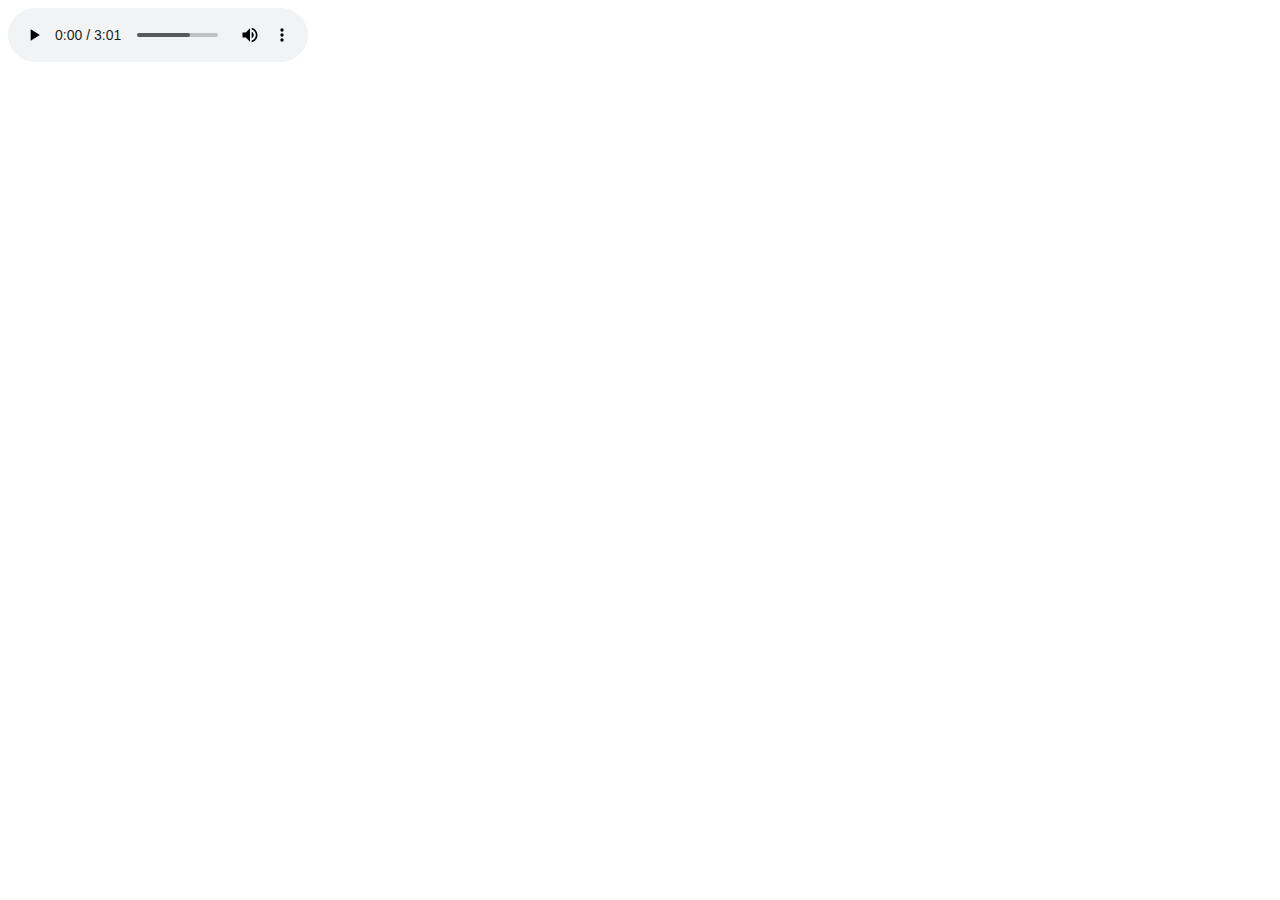
==== commit 8c3190ff: "Update index.html" ====
--- a/index.html
+++ b/index.html
@@ -3,12 +3,12 @@
 <head></head>
   
 <body>
-      <audio id="myVideo" autoplay loop hidden>
+      <audio id="audio" controls loop>
          <source src="ily.mp3" type="audio/mp3">
       </audio>
       <script>
-      var vid = document.getElementById("myVideo");
-      vid.volume = 0.2;
+      var audio = document.getElementById("audio");
+      audio.volume = 0.2;
       </script>
 </body>
   
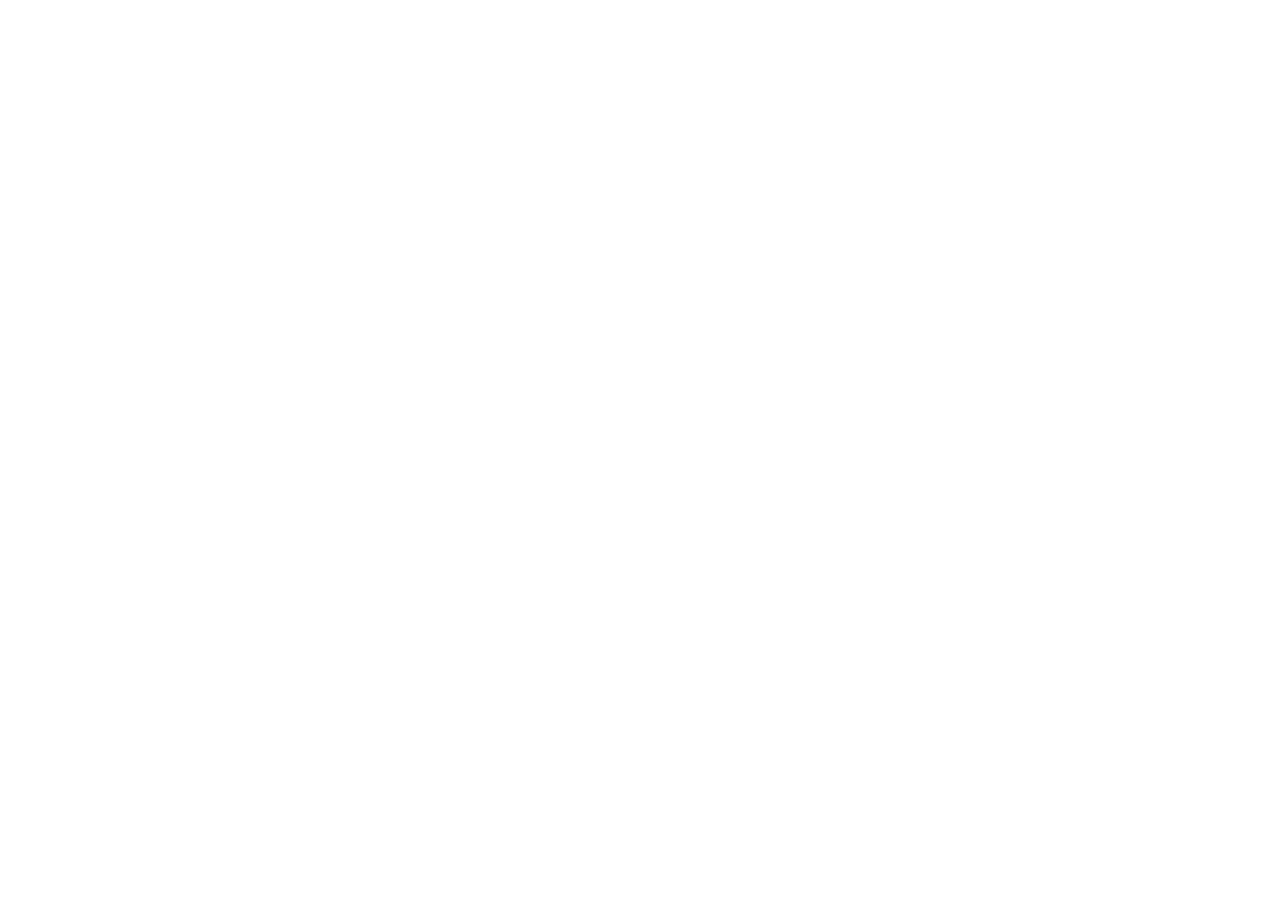
==== commit 24742a2d: "Update index.html" ====
--- a/index.html
+++ b/index.html
@@ -3,12 +3,13 @@
 <head></head>
   
 <body>
-      <audio id="audio" controls loop>
-         <source src="ily.mp3" type="audio/mp3">
-      </audio>
-      <script>
-      var audio = document.getElementById("audio");
-      audio.volume = 0.2;
+      <script src="https://cdnjs.cloudflare.com/ajax/libs/howler/2.2.3/howler.min.js" integrity="sha512-6+YN/9o9BWrk6wSfGxQGpt3EUK6XeHi6yeHV+TYD2GR0Sj/cggRpXr1BrAQf0as6XslxomMUxXp2vIl+fv0QRA==" crossorigin="anonymous" referrerpolicy="no-referrer"></script>
+      <script type="text/javascript">
+            var sound = new Howl({
+                  src: ['ily.mp3']
+            });
+
+            sound.play()
       </script>
 </body>
   
